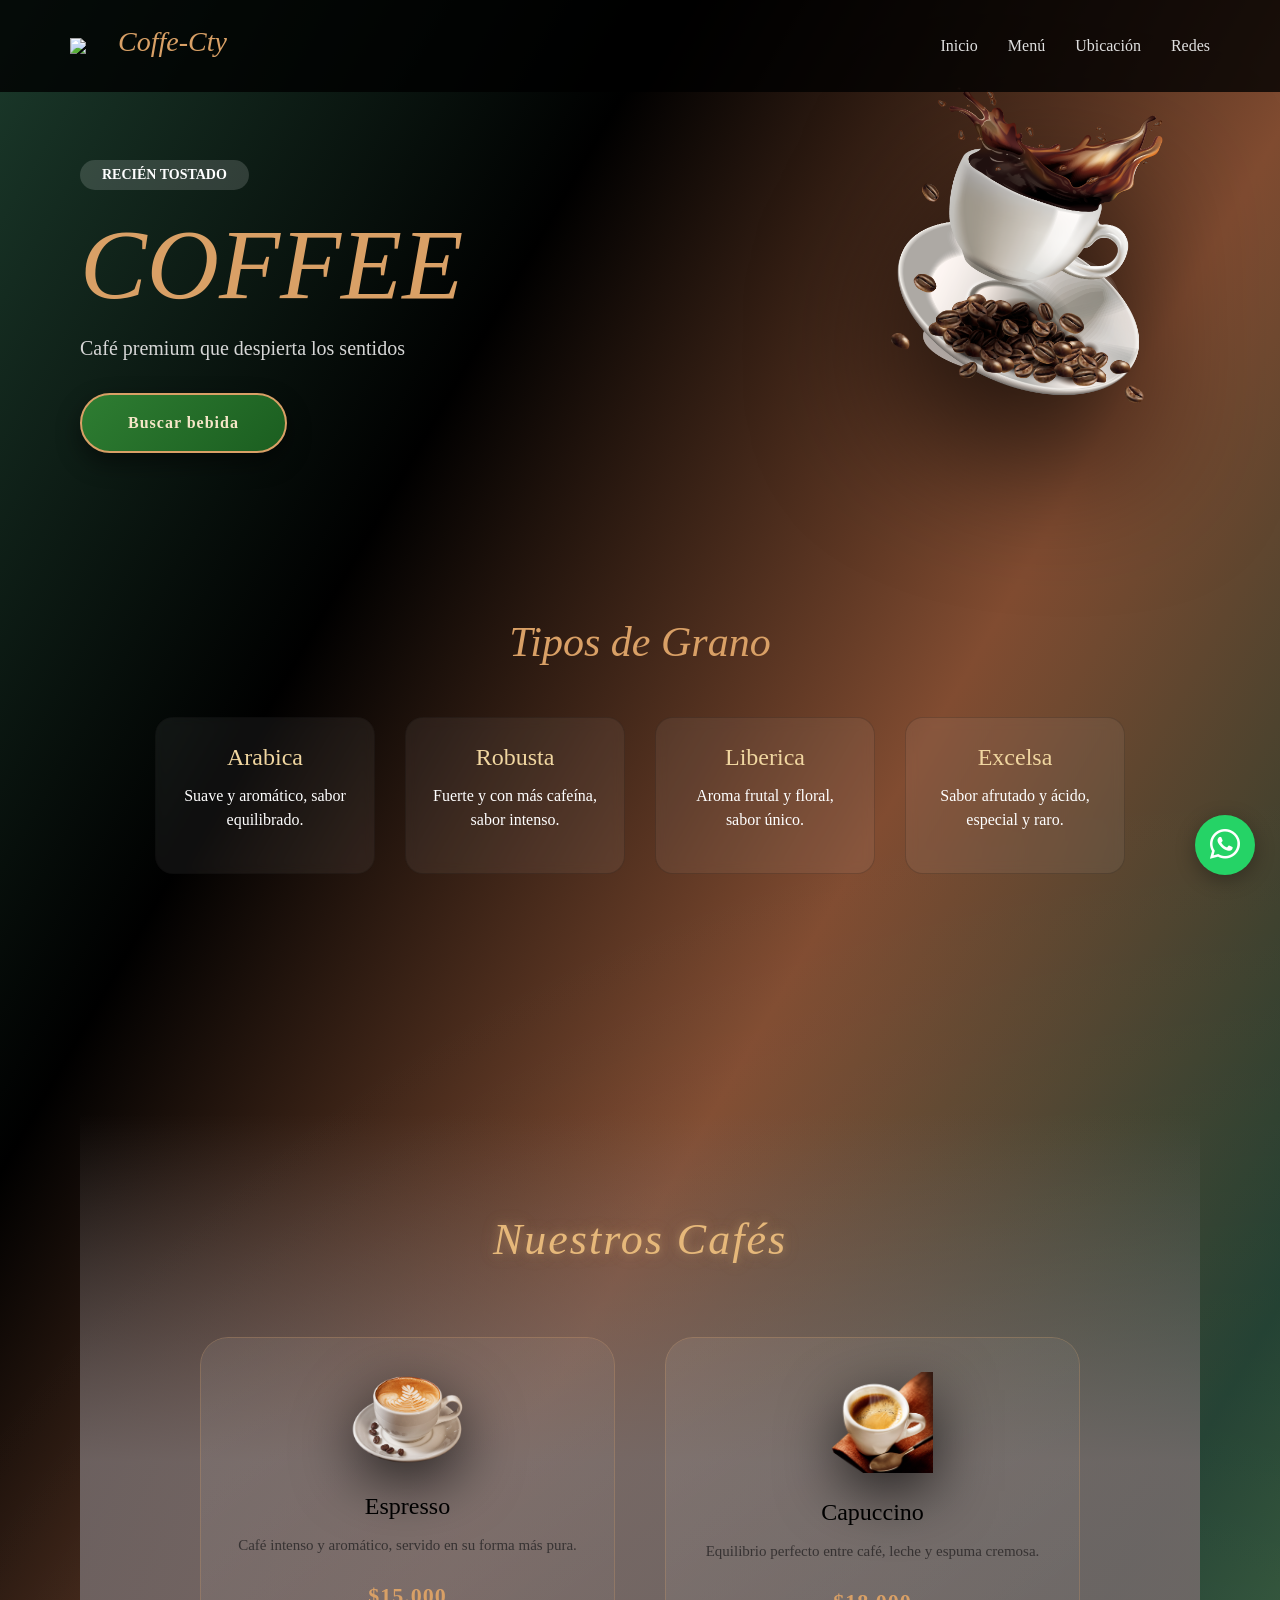
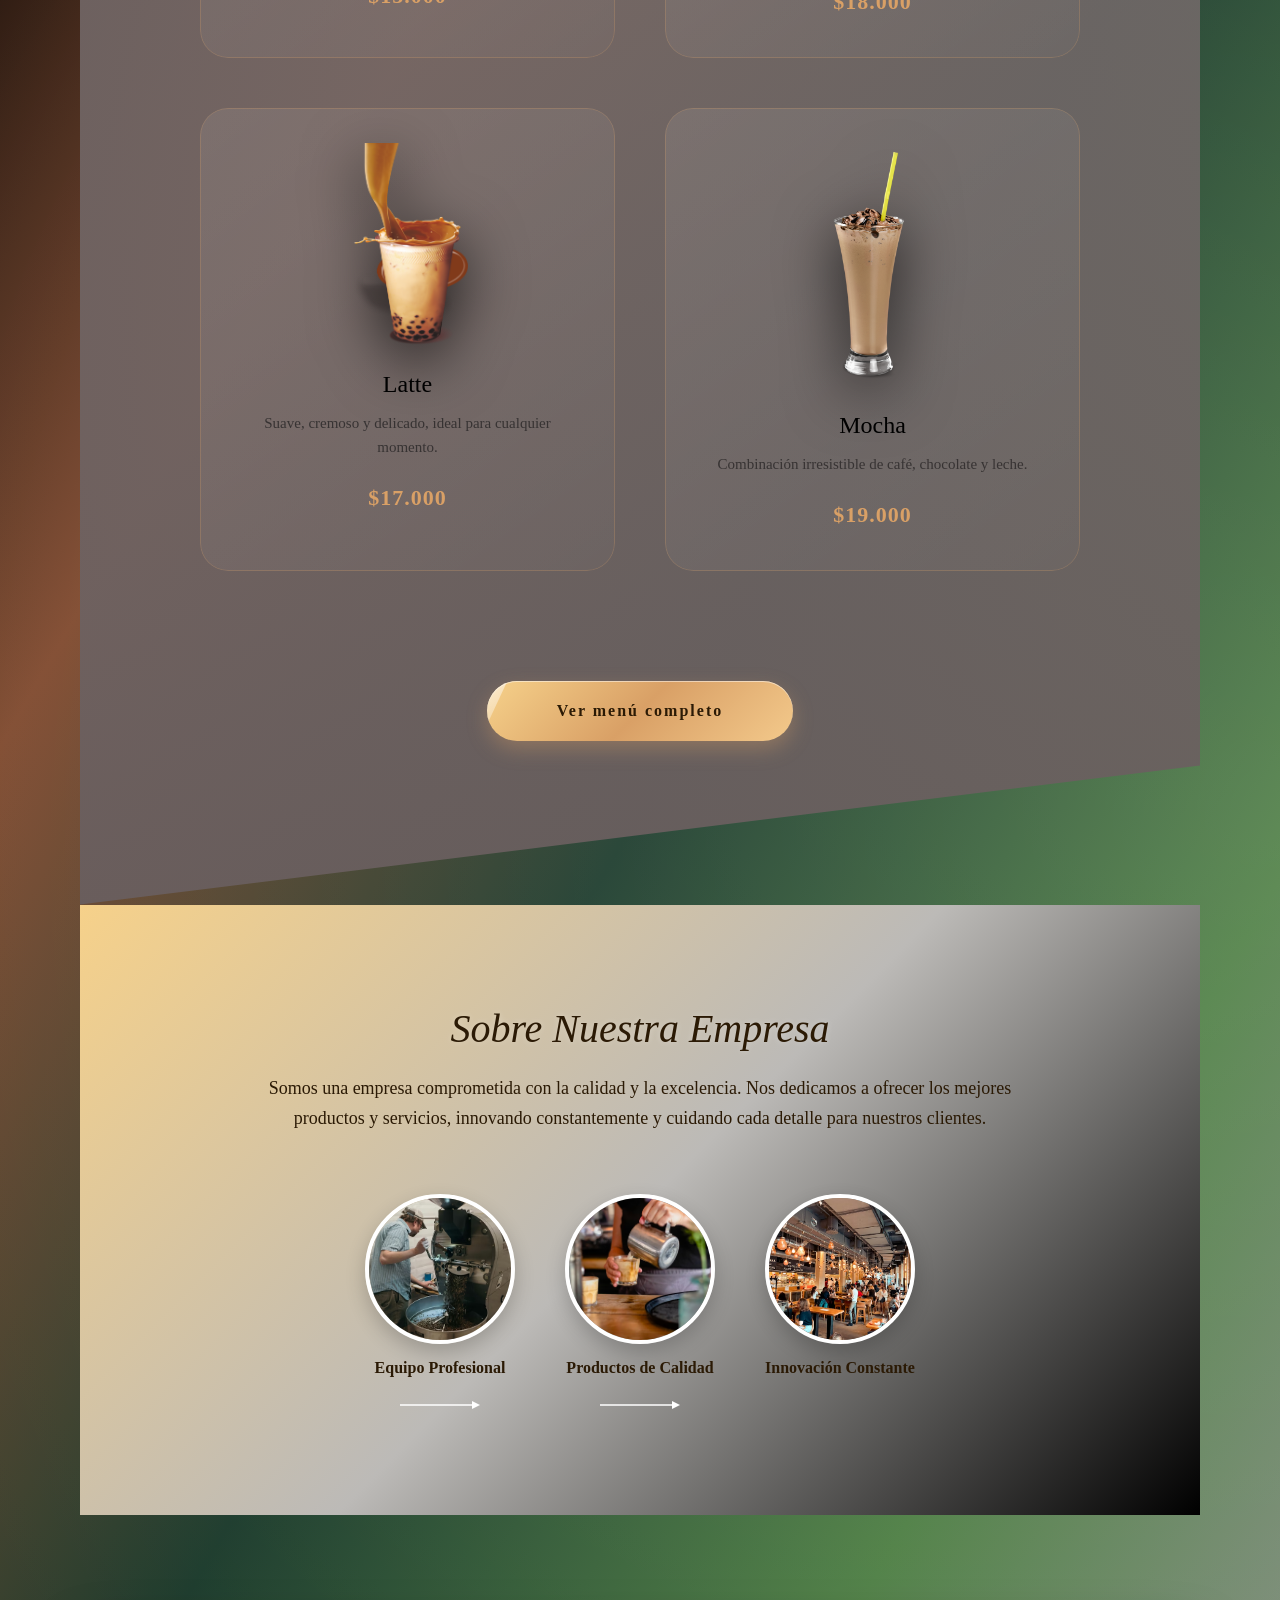
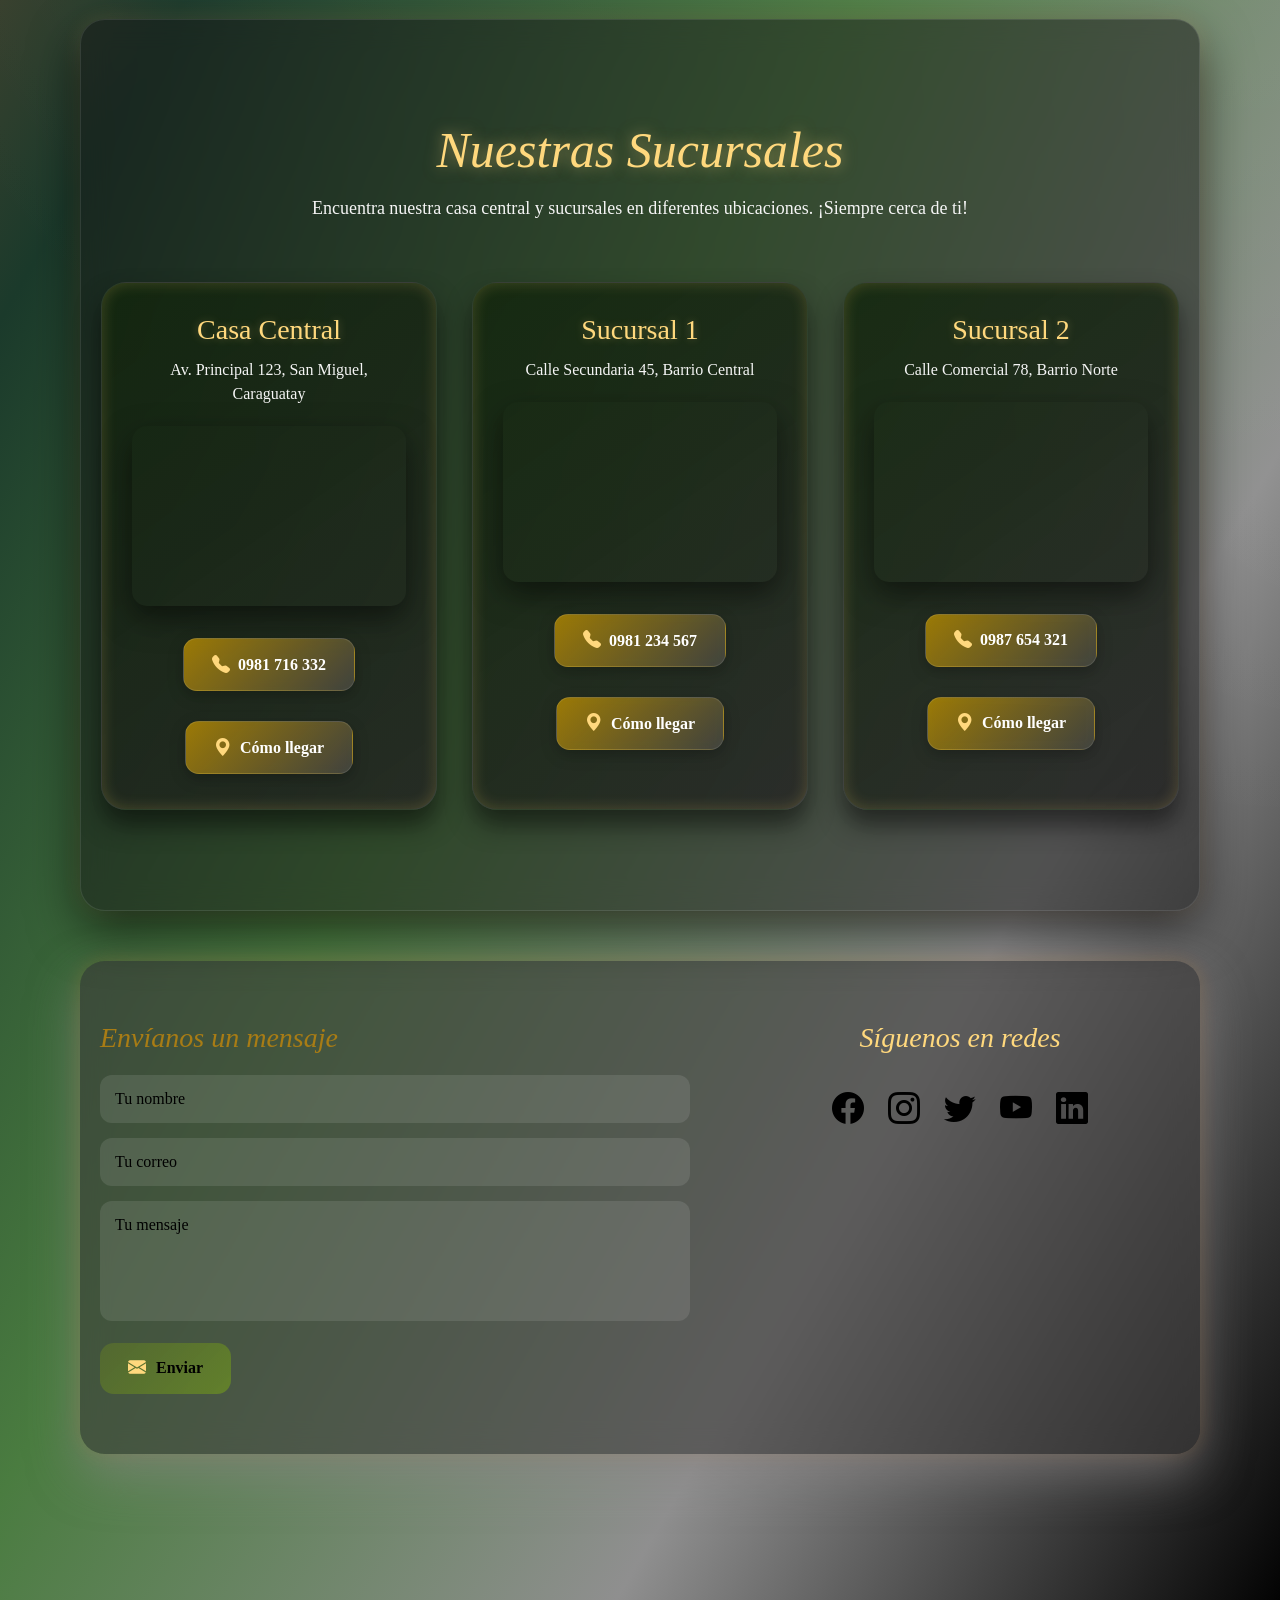
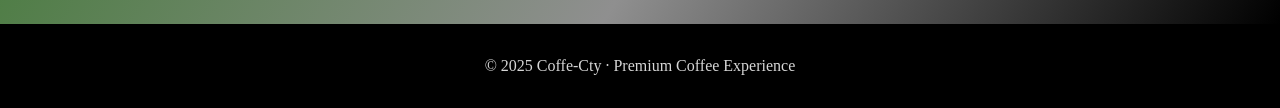
==== index.html @ 4813efa4 "Add files via upload" ====
<!DOCTYPE html>
<html lang="es">
<head>
    <meta charset="UTF-8">
    <title>Coffe-Cty | Premium Coffee</title>
    <meta name="viewport" content="width=device-width, initial-scale=1.0">
<!-- Bootstrap CSS -->
<link href="https://cdn.jsdelivr.net/npm/bootstrap@5.3.2/dist/css/bootstrap.min.css" rel="stylesheet">

<!-- Bootstrap Icons -->
<link href="https://cdn.jsdelivr.net/npm/bootstrap-icons@1.11.1/font/bootstrap-icons.css" rel="stylesheet">

    <!-- Favicon -->
    <link rel="icon" href="https://cdn-icons-png.flaticon.com/512/590/590749.png">

    <link rel="stylesheet" href="style/style.css">
       <link rel="stylesheet" href="style/productos.css">
</head>
<body>

<header class="header">
    <div class="brand">
        <img src="https://cdn-icons-png.flaticon.com/512/590/590749.png">
        <h1><em>Coffe-Cty</em></h1>
    </div>

    <!-- Botón hamburguesa -->
    <div class="hamburger" id="hamburger">
        <span></span>
        <span></span>
        <span></span>
    </div>

    <nav class="menu" id="menu">
        <a href="index.html">Inicio</a>
        <a href="#productos">Menú</a>
        <a href="#ubicacion">Ubicación</a>
        <a href="#redes">Redes</a>
    </nav>
</header>

<main>
<section class="hero" id="hero">

    <!-- CAPA OSCURA -->
    <div class="hero-bg"></div>

    <!-- CONTENIDO -->
    <div class="hero-content">
        <span class="badge">RECIÉN TOSTADO</span>
        <h2 class="hero-title">COFFEE</h2>
        <p>Café premium que despierta los sentidos</p>
        <button class="btn" id="btnProductos">Buscar bebida</button>
    </div>

    <!-- CAFÉ FLOTANTE -->
   <div class="coffee" id="coffee">
        <img src="img/pngwing.com.png" alt="Café flotante">

        <span class="steam s1"></span>
        <span class="steam s2"></span>
        <span class="steam s3"></span>
        <span class="steam s4"></span>
    </div>
    <br>
<!-- SECCIÓN CARDS -->
<div class="cards-section">
    <h3>Tipos de Grano</h3>
    <div class="cards-container">
        <div class="card">
            <h4>Arabica</h4>
            <p>Suave y aromático, sabor equilibrado.</p>
        </div>
        <div class="card">
            <h4>Robusta</h4>
            <p>Fuerte y con más cafeína, sabor intenso.</p>
        </div>
        <div class="card">
            <h4>Liberica</h4>
            <p>Aroma frutal y floral, sabor único.</p>
        </div>
        <div class="card">
            <h4>Excelsa</h4>
            <p>Sabor afrutado y ácido, especial y raro.</p>
        </div>
    </div>
</div>



<!-- SECCIÓN PRODUCTOS -->
<div class="products-section" id="productos">
    <h3>Nuestros Cafés</h3>

    <div class="products-grid">

        <div class="product-card">
            <img src="img/pngwing.com (2).png" alt="Espresso">
            <h4>Espresso</h4>
            <p>Café intenso y aromático, servido en su forma más pura.</p>
            <span class="price">$15.000</span>
        </div>

        <div class="product-card">
            <img src="img/pngwing.com (1).png" alt="Capuccino">
            <h4>Capuccino</h4>
            <p>Equilibrio perfecto entre café, leche y espuma cremosa.</p>
            <span class="price">$18.000</span>
        </div>

        <div class="product-card">
            <img src="img/pngwing.com (3).png" alt="Latte">
            <h4>Latte</h4>
            <p>Suave, cremoso y delicado, ideal para cualquier momento.</p>
            <span class="price">$17.000</span>
        </div>

        <div class="product-card">
            <img src="img/pngwing.com (4).png" alt="Mocha">
            <h4>Mocha</h4>
            <p>Combinación irresistible de café, chocolate y leche.</p>
            <span class="price">$19.000</span>
        </div>

    </div>

  <a class="btn menu-btn" href="menu.html">Ver menú completo</a><br>
  <br>
</div>

<!-- SECCIÓN nosotros -->
<div class="about-section" id="about">
    <div class="about-container">
        <h3>Sobre Nuestra Empresa</h3>
        <p>
            Somos una empresa comprometida con la calidad y la excelencia. 
            Nos dedicamos a ofrecer los mejores productos y servicios, 
            innovando constantemente y cuidando cada detalle para nuestros clientes.
        </p>

        <div class="about-images">
            <!-- Primer ítem -->
            <div class="about-item">
                <img src="img/4.avif" alt="Equipo">
                <span>Equipo Profesional</span>
                <svg class="arrow" viewBox="0 0 100 20">
                    <line x1="0" y1="10" x2="90" y2="10" stroke="#fff" stroke-width="2" />
                    <polygon points="90,5 100,10 90,15" fill="#fff"/>
                </svg>
            </div>

            <!-- Segundo ítem -->
            <div class="about-item">
                <img src="img/3.avif" alt="Calidad">
                <span>Productos de Calidad</span>
                <svg class="arrow" viewBox="0 0 100 20">
                    <line x1="0" y1="10" x2="90" y2="10" stroke="#fff" stroke-width="2" />
                    <polygon points="90,5 100,10 90,15" fill="#fff"/>
                </svg>
            </div>

            <!-- Tercer ítem -->
            <div class="about-item">
                <img src="img/2.avif" alt="Innovación">
                <span>Innovación Constante</span>
            </div>
        </div>
    </div>
</div>
<br>
<!-- =========================
     DIV SUCURSALES CON MAPAS
========================= -->
<div class="sucursales-div" id="ubicacion">
    <h2>Nuestras Sucursales</h2>
    <p>Encuentra nuestra casa central y sucursales en diferentes ubicaciones. ¡Siempre cerca de ti!</p>

    <div class="sucursales-container">

        <!-- CASA CENTRAL -->
        <div class="sucursal-card">
            <h3>Casa Central</h3>
            <p>Av. Principal 123, San Miguel, Caraguatay</p>
            <iframe 
                src="https://www.google.com/maps/embed?pb=!1m18!1m12!1m3!1d3723.7434531274565!2d-57.24563278497939!3d-25.847289083580776!2m3!1f0!2f0!3f0!3m2!1i1024!2i768!4f13.1!3m3!1m2!1s0x945e7c5e0c01d1b7%3A0xabcdef1234567890!2sCasa%20Central!5e0!3m2!1ses!2spy!4v1699999999999!5m2!1ses!2spy" 
                width="100%" 
                height="180" 
                style="border:0; border-radius: 15px;"
                allowfullscreen="" 
                loading="lazy"
                referrerpolicy="no-referrer-when-downgrade">
            </iframe>
            <p>
                <a href="tel:+0981716332" class="btn-llamar">
                    <i class="bi bi-telephone-fill"></i> 0981 716 332
                </a>
            </p>
            <a href="https://www.google.com/maps" target="_blank" class="btn-direcciones">
                <i class="bi bi-geo-alt-fill"></i> Cómo llegar
            </a>
        </div>

        <!-- SUCURSAL 1 -->
        <div class="sucursal-card">
            <h3>Sucursal 1</h3>
            <p>Calle Secundaria 45, Barrio Central</p>
            <iframe 
                src="https://www.google.com/maps/embed?pb=!1m18!1m12!1m3!1d3723.7434531274565!2d-57.24563278497939!3d-25.847289083580776!2m3!1f0!2f0!3f0!3m2!1i1024!2i768!4f13.1!3m3!1m2!1s0x945e7c5e0c01d1b7%3A0xabcdef1234567890!2sSucursal%201!5e0!3m2!1ses!2spy!4v1699999999999!5m2!1ses!2spy" 
                width="100%" 
                height="180" 
                style="border:0; border-radius: 15px;"
                allowfullscreen="" 
                loading="lazy"
                referrerpolicy="no-referrer-when-downgrade">
            </iframe>
            <p>
                <a href="tel:+0981234567" class="btn-llamar">
                    <i class="bi bi-telephone-fill"></i> 0981 234 567
                </a>
            </p>
            <a href="https://www.google.com/maps" target="_blank" class="btn-direcciones">
                <i class="bi bi-geo-alt-fill"></i> Cómo llegar
            </a>
        </div>

        <!-- SUCURSAL 2 -->
        <div class="sucursal-card">
            <h3>Sucursal 2</h3>
            <p>Calle Comercial 78, Barrio Norte</p>
            <iframe 
                src="https://www.google.com/maps/embed?pb=!1m18!1m12!1m3!1d3723.7434531274565!2d-57.24563278497939!3d-25.847289083580776!2m3!1f0!2f0!3f0!3m2!1i1024!2i768!4f13.1!3m3!1m2!1s0x945e7c5e0c01d1b7%3A0xabcdef1234567890!2sSucursal%202!5e0!3m2!1ses!2spy!4v1699999999999!5m2!1ses!2spy" 
                width="100%" 
                height="180" 
                style="border:0; border-radius: 15px;"
                allowfullscreen="" 
                loading="lazy"
                referrerpolicy="no-referrer-when-downgrade">
            </iframe>
            <p>
                <a href="tel:+0987654321" class="btn-llamar">
                    <i class="bi bi-telephone-fill"></i> 0987 654 321
                </a>
            </p>
            <a href="https://www.google.com/maps" target="_blank" class="btn-direcciones">
                <i class="bi bi-geo-alt-fill"></i> Cómo llegar
            </a>
        </div>

    </div>
</div>

<!-- =========================
     DIV CONTACTO Y REDES
========================= -->
<div class="contacto-div" id="redes">
    <div class="contacto-container">

        <!-- FORMULARIO CORREO -->
        <div class="contacto-left">
            <h3>Envíanos un mensaje</h3>
            <form action="mailto:tuemail@dominio.com" method="post" enctype="text/plain">
                <input type="text" name="nombre" placeholder="Tu nombre" required>
                <input type="email" name="email" placeholder="Tu correo" required>
                <textarea name="mensaje" placeholder="Tu mensaje" required></textarea>
                <button type="submit" class="btn-enviar">
                    <i class="bi bi-envelope-fill"></i> Enviar
                </button>
            </form>
        </div>

        <!-- REDES SOCIALES -->
        <div class="contacto-right">
            <h3>Síguenos en redes</h3>
            <div class="redes">
                <a href="https://www.facebook.com" target="_blank"><i class="bi bi-facebook"></i></a>
                <a href="https://www.instagram.com" target="_blank"><i class="bi bi-instagram"></i></a>
                <a href="https://www.twitter.com" target="_blank"><i class="bi bi-twitter"></i></a>
                <a href="https://www.youtube.com" target="_blank"><i class="bi bi-youtube"></i></a>
                <a href="https://www.linkedin.com" target="_blank"><i class="bi bi-linkedin"></i></a>
            </div>
        </div>

    </div>
</div>

</section>


<!-- Botón flotante de WhatsApp -->
<a href="https://wa.me/598981716332" target="_blank" class="whatsapp-float">
    <i class="bi bi-whatsapp"></i>
</a>

</main>

<footer class="footer">
    © 2025 Coffe-Cty · Premium Coffee Experience
</footer>

<script src="js/js.js"></script>
</body>
</html>
---- style/style.css ----
/* RESET */
* {
    margin: 0;
    padding: 0;
    box-sizing: border-box;
    font-family: "Times New Roman", serif;
}

body {
    background: #000;
    color: white;
    overflow-x: hidden;
}


/* HEADER */
.header {
    position: fixed; /* antes era absolute */
    width: 100%;
    top: 0;
    left: 0;
    padding: 25px 70px;
    display: flex;
    justify-content: space-between;
    align-items: center;
    z-index: 20;
    transition: top 0.3s ease; /* importante para animación */
    background: rgba(0,0,0,0.8); /* opcional, para que se vea sobre el contenido */
}


.brand {
    display: flex;
    align-items: center;
    gap: 12px;
}

.brand img {
    width: 36px;
}

.brand h1 {
    font-size: 28px;
    font-style: italic;
    color: #d9a066;
}

.menu {
    display: flex;
}

.menu a {
    margin-left: 30px;
    color: #e0e0e0;
    text-decoration: none;
    transition: color 0.3s;
}

.menu a:hover {
    color: #d9a066;
}

/* HAMBURGUESA */
.hamburger {
    display: none;
    flex-direction: column;
    justify-content: space-between;
    width: 28px;
    height: 22px;
    cursor: pointer;
    z-index: 30;
}

.hamburger span {
    height: 3px;
    width: 100%;
    background: #d9a066;
    border-radius: 2px;
    transition: 0.3s;
}

.hamburger.open span:nth-child(1) {
    transform: rotate(45deg) translate(5px, 5px);
}
.hamburger.open span:nth-child(2) {
    opacity: 0;
}
.hamburger.open span:nth-child(3) {
    transform: rotate(-45deg) translate(5px, -5px);
}

/* HERO */
.hero {
    position: relative;
    min-height: 100vh;
    padding: 160px 80px 120px;
    display: flex;
    flex-direction: column;
    justify-content: center;
    z-index: 1;
    opacity: 0;
    transform: scale(1.08);
    animation: cinematicReveal 1.6s ease forwards;
     overflow: hidden;
}

@keyframes cinematicReveal {
    to {
        opacity: 1;
        transform: scale(1);
    }
}

.hero-bg {
    position: absolute;
    inset: 0;
    background: 
        radial-gradient(circle at right, rgba(255,255,255,0.12), transparent 60%),
        linear-gradient(120deg, #1b3a2b, #000, #814c31, #1b3a2b, #4a7c40, #8f8f8f, #000);
    z-index: 0;
}


/* CONTENIDO HERO */
.hero-content {
    position: relative;
    z-index: 5;
    max-width: 520px;
    animation: fadeLeft 1.4s ease;
}

.badge {
    display: inline-block;
    background: rgba(255,255,255,0.15);
    padding: 8px 22px;
    border-radius: 30px;
    font-size: 14px;
    margin-bottom: 15px;
}

.hero-title {
    font-size: 100px;
    font-style: italic;
    color: #d9a066;
}

.hero-content p {
    font-size: 20px;
    color: #d6d6d6;
    margin-bottom: 30px;
}

/* BOTÓN */
/* BOTÓN PREMIUM */
.btn {
    padding: 16px 46px;
    border-radius: 50px;
    border: 2px solid #d9a066;
    background: linear-gradient(135deg, #2e7d32, #1b5e20);
    color: #f5e6c8;
    font-size: 16px;
    font-weight: 600;
    letter-spacing: 1px;
    cursor: pointer;
    box-shadow: 0 10px 25px rgba(0,0,0,0.45);
    transition: all 0.35s ease;
}

.btn:hover {
    background: linear-gradient(135deg, #3fa24a, #2e7d32);
    color: #ffffff;
    transform: translateY(-3px) scale(1.05);
    box-shadow: 0 15px 35px rgba(0,0,0,0.65);
}

.btn:active {
    transform: scale(0.97);
}


/* CAFÉ */
.coffee {
    position: absolute;
    right: 80px;
    top: 5%;              /* ⬅️ la subimos */
    transform: translateY(-50%);
    z-index: 3;
    pointer-events: none; /* evita interacción sobre cards */
}


.coffee img {
    width: 340px;
    filter: drop-shadow(0 60px 70px rgba(0,0,0,0.75));
    animation: float 4s ease-in-out infinite;
}

/* VAPOR */
.steam {
    position: absolute;
    width: 60px;
    height: 120px;
    background: radial-gradient(circle, rgba(255,255,255,0.45), transparent 70%);
    top: -80px;
    left: 50%;
    transform: translateX(-50%);
    filter: blur(8px);
    opacity: 0;
    animation: steamFlow 4.5s infinite;
}

.s1 { animation-delay: 0s; }
.s2 { animation-delay: 1.2s; left: 55%; }
.s3 { animation-delay: 2.4s; left: 45%; }
.s4 { animation-delay: 3.6s; }

@keyframes steamFlow {
    0% { opacity: 0; transform: translate(-50%, 20px); }
    40% { opacity: 0.6; }
    100% { opacity: 0; transform: translate(-50%, -80px); }
}

/* CARDS DENTRO DEL HERO */
.cards-section {
    margin-top: 140px;
    padding-bottom: 80px;
    text-align: center;
    position: relative;
    z-index: 4;
    background: transparent;
}


.cards-section h3 {
    font-size: 42px;
    color: #d9a066;
    margin-bottom: 50px;
    font-style: italic;
}

.cards-container {
    display: flex;
    justify-content: center;
    gap: 30px;
    flex-wrap: wrap;
}

.card {
    background: rgba(255,255,255,0.06);
    backdrop-filter: blur(6px);
    padding: 25px;
    border-radius: 18px;
    width: 220px;
    transition: 0.3s;
}

.card:hover {
    transform: translateY(-10px);
    box-shadow: 0 10px 20px rgba(0,0,0,0.5);
}

.card h4 {
    color: #f0d6a0;
    margin-bottom: 12px;
}

.card p {
    color: white;
    font-size: 16px;
}

/* FOOTER */
.footer {
    text-align: center;
    padding: 30px;
    color: #d6d6d6;
}

/* ANIMACIONES */
@keyframes float {
    0% { transform: translateY(0); }
    50% { transform: translateY(-20px); }
    100% { transform: translateY(0); }
}

@keyframes fadeLeft {
    from { opacity: 0; transform: translateX(-60px); }
    to { opacity: 1; transform: translateX(0); }
}

/* RESPONSIVE */
@media (max-width: 900px) {
    .hero {
        padding: 140px 30px 100px;
    }

    .hero-content {
        text-align: center;
        margin: auto;
    }

    .coffee {
        position: relative;
        top: auto;
        right: auto;
        transform: none;
        margin: 60px auto 0;
    }

    .cards-container {
        flex-direction: column;
        align-items: center;
    }

    .card {
        width: 85%;
    }

    .hamburger {
        display: flex;
    }

    .menu {
        display: none;
        position: absolute;
        top: 80px;
        right: 0;
        background: #0b1f18;
        flex-direction: column;
        width: 200px;
        border-left: 2px solid #d9a066;
    }

    .menu.active {
        display: flex;
    }
}

@media (max-width: 600px) {
    .hero-title {
        font-size: 60px;
    }

    .hero-content p {
        font-size: 18px;
    }
}


/* DIV SOBRE NOSOTROS CON GRADIENTE Y SVG FLECHAS */
.about-section {
    padding: 100px 40px;
    text-align: center;
    background: linear-gradient(135deg, #f6d18a, #bcbab7, #000000); /* degradado al inicio del div */
    position: relative;
    color: #2b1a05;
}

.about-section h3 {
    font-size: 40px;
    margin-bottom: 20px;
    font-style: italic;
    text-shadow: 0 0 6px rgba(255,255,255,0.3);
}

.about-section p {
    font-size: 18px;
    max-width: 800px;
    margin: 0 auto 60px;
    line-height: 1.7;
    color: #2b1a05;
}

/* CONTENEDOR DE IMÁGENES */
.about-images {
    display: flex;
    justify-content: center;
    gap: 50px;
    flex-wrap: wrap;
    position: relative;
}

/* CADA IMAGEN */
.about-item {
    display: flex;
    flex-direction: column;
    align-items: center;
    position: relative;
}

.about-item img {
    width: 150px;
    height: 150px;
    object-fit: cover;
    border-radius: 50%;
    border: 4px solid #fff;
    box-shadow: 0 8px 20px rgba(0,0,0,0.2);
    transition: transform 0.4s ease;
}

.about-item img:hover {
    transform: scale(1.1);
}

.about-item span {
    margin-top: 12px;
    font-size: 16px;
    font-weight: 600;
}

/* FLECHAS CON SVG */
.arrow {
    width: 80px;
    height: 20px;
    margin-top: 15px;
    animation: moveArrow 1.2s infinite alternate;
}
/* Difuminado al inicio de la sección Nosotros */



@keyframes moveArrow {
    0% { transform: translateX(0); }
    100% { transform: translateX(5px); }
}

/* RESPONSIVE */
@media (max-width: 768px) {
    .about-section {
        padding: 60px 20px;
    }

    .about-section h3 {
        font-size: 32px;
    }

    .about-section p {
        font-size: 16px;
    }

    .about-images {
        gap: 30px;
    }

    .about-item img {
        width: 120px;
        height: 120px;
    }

    .arrow {
        width: 60px;   /* ajustar tamaño para móvil */
        height: 15px;
        margin-top: 10px;
    }
}
@media (max-width: 600px) {
    .btn {
        padding: 14px 36px;
        font-size: 14px;
        letter-spacing: 1.5px;
    }
}




/* =========================
   ESTILOS SUCURSALES CON MAPAS
========================= */
/* =========================
   ESTILOS SUCURSALES PREMIUM
========================= */
.sucursales-div {
    position: relative;
    z-index: 50;
    margin-top: 80px; /* separación desde la sección anterior */
    padding: 100px 20px;
    background: rgba(20, 20, 20, 0.5); /* semitransparente premium */
    backdrop-filter: blur(14px); /* efecto vidrio */
    color: #fff;
    text-align: center;
    border-radius: 25px;
    box-shadow: 0 20px 50px rgba(0,0,0,0.6), 0 0 20px rgba(217,160,102,0.2);
    border: 1px solid rgba(255,255,255,0.1); /* borde sutil */
}

.sucursales-div h2 {
    font-size: 50px;
    color: #ffd87d; /* dorado suave */
    margin-bottom: 15px;
    font-style: italic;
    text-shadow: 0 0 15px rgba(255,216,125,0.5);
}

.sucursales-div p {
    font-size: 18px;
    color: #f5f5f5;
    margin-bottom: 60px;
}

/* CONTENEDOR DE CARDS */
.sucursales-container {
    display: grid;
    grid-template-columns: repeat(auto-fit, minmax(300px, 1fr));
    gap: 35px;
    max-width: 1200px;
    margin: 0 auto;
}

/* CADA CARD */
.sucursal-card {
    background: linear-gradient(145deg, rgba(19, 39, 14, 0.85), rgba(35,35,35,0.75));
    border-radius: 25px;
    padding: 30px;
    box-shadow: 
        0 15px 25px rgba(0,0,0,0.5),
        0 0 15px rgba(255, 217, 102, 0.2) inset; /* brillo interior */
    transition: all 0.5s ease;
    border: 1px solid rgba(255,255,255,0.1);
}

.sucursal-card:hover {
    transform: translateY(-12px) scale(1.03);
    box-shadow: 
        0 25px 50px rgba(0,0,0,0.7),
        0 0 25px rgba(255, 217, 102, 0.3) inset,
        0 0 20px rgba(255,255,255,0.1) outer;
}

/* TITULOS Y TEXTOS */
.sucursal-card h3 {
    font-size: 28px;
    color: #ffd87d;
    margin-bottom: 12px;
    text-shadow: 0 0 8px rgba(255,216,125,0.3);
}

.sucursal-card p {
    font-size: 16px;
    color: #f5f5f5;
    margin-bottom: 20px;
}

/* MAPAS */
.sucursal-card iframe {
    border-radius: 15px;
    margin-bottom: 20px;
    box-shadow: 0 12px 30px rgba(0,0,0,0.5);
    border: 1px solid rgba(255,255,255,0.1);
    transition: transform 0.3s ease;
}

.sucursal-card iframe:hover {
    transform: scale(1.02);
}

/* BOTONES */
/* BOTONES PREMIUM CON ICONOS */
.sucursal-card a {
    display: inline-flex; /* para alinear icono y texto */
    align-items: center;
    justify-content: center;
    gap: 8px; /* espacio entre icono y texto */
    margin: 5px;
    padding: 12px 28px;
    font-size: 16px;
    font-weight: 600;
    text-decoration: none;
    border-radius: 14px;
    transition: all 0.4s ease;
    color: #fff;
    border: 1px solid rgba(255,255,255,0.1);
    box-shadow: 0 5px 15px rgba(0,0,0,0.25);
    backdrop-filter: blur(5px); /* efecto vidrio */
    background: linear-gradient(135deg, rgba(178, 137, 3, 0.85), rgba(76, 78, 73, 0.75)); /* verde elegante */
}

/* ICONOS CON FONT-AWESOME (por ejemplo) */
.sucursal-card a i {
    font-size: 18px;
    color: #ffd87d; /* dorado suave */
    transition: transform 0.3s ease, color 0.3s ease;
}

.sucursal-card a:hover i {
    transform: scale(1.2);
    color: #fff;
}

/* BOTÓN DIRECCIONES */
.btn-direcciones {
    background: linear-gradient(135deg, rgba(85,107,47,0.85), rgba(107,142,35,0.85));
    color: #fff;
    border: 1px solid rgba(255,255,255,0.15);
    box-shadow: 0 4px 15px rgba(0,0,0,0.3), 0 0 10px rgba(255, 217, 102, 0.4) inset;
}

.btn-direcciones:hover {
    background: linear-gradient(135deg, rgba(107,142,35,0.9), rgba(173,255,47,0.85));
    transform: scale(1.08);
    box-shadow: 0 0 25px rgba(255, 217, 102, 0.7), 0 0 15px rgba(255,255,255,0.3) inset;
}

/* BOTÓN LLAMAR */
.btn-llamar {
    background: linear-gradient(135deg, rgba(139,69,19,0.85), rgba(160,82,45,0.75));
    color: #fff;
    border: 1px solid rgba(255,255,255,0.15);
    box-shadow: 0 4px 15px rgba(0,0,0,0.3), 0 0 10px rgba(255, 217, 102, 0.4) inset;
}

.btn-llamar:hover {
    background: linear-gradient(135deg, rgba(160,82,45,0.9), rgba(205,133,63,0.85));
    transform: scale(1.08);
    box-shadow: 0 0 25px rgba(255, 217, 102, 0.7), 0 0 15px rgba(255,255,255,0.3) inset;
}


/* RESPONSIVE */
@media(max-width: 768px){
    .sucursales-div h2 {
        font-size: 38px;
    }
    .sucursales-div p {
        font-size: 16px;
    }
    .sucursal-card iframe {
        height: 160px;
    }
}

@media(max-width: 480px){
    .sucursal-card {
        padding: 22px 15px;
    }
    .sucursal-card h3 {
        font-size: 24px;
    }
    .sucursal-card iframe {
        height: 140px;
    }
}





/* DIV CONTACTO */
.contacto-div {
    background: rgba(60, 59, 59, 0.6);
    backdrop-filter: blur(14px);
    padding: 60px 20px;
    border-radius: 25px;
    box-shadow: 0 20px 50px rgba(136, 134, 134, 0.6), 0 0 20px rgba(207, 110, 13, 0.2);
    color: #000000;
    max-width: 1200px;
    margin: 50px auto;
}

/* CONTENEDOR FLEXIBLE */
.contacto-container {
    display: flex;
    gap: 50px;
    flex-wrap: wrap;
    justify-content: space-between;
}

/* FORMULARIO */
.contacto-left {
    flex: 1 1 400px;
}

.contacto-left h3 {
    font-size: 28px;
    color: #a87c15;
    margin-bottom: 20px;
    font-style: italic;
}

.contacto-left input,
.contacto-left textarea {
    width: 100%;
    padding: 12px 15px;
    margin-bottom: 15px;
    border-radius: 12px;
    border: none;
    background: rgba(255,255,255,0.1);
    color: #000000;
    font-size: 16px;
}

.contacto-left input::placeholder,
.contacto-left textarea::placeholder {
    color: #000000;
}

.contacto-left textarea {
    resize: none;
    height: 120px;
}

/* BOTÓN ENVIAR */
.btn-enviar {
    display: inline-flex;
    align-items: center;
    gap: 10px;
    padding: 12px 28px;
    background: linear-gradient(135deg, rgba(85,107,47,0.85), rgba(107,142,35,0.75));
    border: none;
    border-radius: 14px;
    color: #000000;
    font-weight: 600;
    cursor: pointer;
    transition: all 0.4s ease;
}

.btn-enviar i {
    font-size: 18px;
    color: #ffd87d;
    transition: transform 0.3s ease, color 0.3s ease;
}

.btn-enviar:hover {
    transform: scale(1.05);
    background: linear-gradient(135deg, rgba(107,142,35,0.9), rgba(173,255,47,0.85));
}

.btn-enviar:hover i {
    transform: scale(1.2);
    color: #000000;
}

/* REDES SOCIALES */
.contacto-right {
    flex: 1 1 250px;
    text-align: center;
}

.contacto-right h3 {
    font-size: 28px;
    color: #ffd87d;
    margin-bottom: 20px;
    font-style: italic;
}

.contacto-right .redes a {
    display: inline-block;
    margin: 10px;
    font-size: 32px;
    color: #000000;
    transition: all 0.3s ease;
}

.contacto-right .redes a:hover {
    color: #ffd87d;
    transform: scale(1.2);
}

/* RESPONSIVE */
@media(max-width: 768px) {
    .contacto-container {
        flex-direction: column;
        align-items: center;
    }

    .contacto-left, .contacto-right {
        flex: 1 1 100%;
    }

    .contacto-right .redes a {
        font-size: 28px;
    }
}
/* WhatsApp flotante */
.whatsapp-float {
    position: fixed;
    bottom: 25px;
    right: 25px;
    width: 60px;
    height: 60px;
    background-color: #25d366;
    color: #fff;
    border-radius: 50%;
    text-align: center;
    font-size: 30px;
    box-shadow: 0 5px 20px rgba(0,0,0,0.3);
    z-index: 1000;
    display: flex;
    align-items: center;
    justify-content: center;
    transition: transform 0.3s ease, box-shadow 0.3s ease;
}

.whatsapp-float:hover {
    transform: scale(1.1);
    box-shadow: 0 8px 25px rgba(0,0,0,0.5);
}
---- style/productos.css ----
/* =========================
   SECCIÓN MENÚ DE PRODUCTOS
   ========================= */

.products-section {
    position: relative;
    text-align: center; /* centra el contenido */
    padding: 100px 40px 140px; /* más espacio abajo para el botón */
    margin-top: 160px;

    /* Diferencia visual */
    background: linear-gradient(
        180deg,
        rgba(0,0,0,0) 0%,
        rgba(118, 108, 108, 0.85) 25%,
        rgba(105, 94, 94, 0.95) 100%
    );

    /* Curva inferior para transición más suave */
    clip-path: polygon(0 0, 100% 0, 100% 90%, 0 100%);
}
.products-section h3 {
    font-size: 44px;
    color: #e6b87a;
    font-style: italic;
    margin-bottom: 70px;
    letter-spacing: 2px;

    text-shadow:
        0 0 8px rgba(230,184,122,0.35),
        0 0 18px rgba(230,184,122,0.25);
}


/* GRID MENÚ (SIEMPRE 2x2) */
.products-grid {
    display: grid;
    grid-template-columns: repeat(2, 1fr);
    gap: 50px;
    max-width: 880px;
    margin: 0 auto 80px;
}

/* CARD MENÚ */
.product-card {
    background: linear-gradient(
        145deg,
        rgba(255,255,255,0.08),
        rgba(255,255,255,0.02)
    );
    border-radius: 28px;
    padding: 35px 25px 40px;
    text-align: center;
    transition: all 0.45s ease;
    position: relative;
    overflow: hidden;
}

/* DETALLE DECORATIVO */
.product-card::before {
    content: "";
    position: absolute;
    inset: 0;
    border-radius: 28px;
    border: 1px solid rgba(217,160,102,0.25);
    pointer-events: none;
}

.product-card:hover {
    transform: translateY(-14px);
    box-shadow: 0 25px 50px rgba(0,0,0,0.6);
}

/* IMAGEN PRODUCTO */
.product-card img {
    width: 120px;
    margin-bottom: 25px;
    filter: drop-shadow(0 18px 30px rgba(0,0,0,0.7));
}

/* NOMBRE */
.product-card h4 {
    font-size: 24px;
    color: #000000;
    margin-bottom: 12px;
    font-weight: normal;
}

/* DESCRIPCIÓN */
.product-card p {
    font-size: 15px;
    color: #373333;
    line-height: 1.6;
    margin-bottom: 22px;
    padding: 0 10px;
}

/* PRECIO */
.product-card .price {
    font-size: 22px;
    color: #d9a066;
    font-weight: bold;
    letter-spacing: 1px;
}

/* BOTÓN VER MENÚ */
/* BOTÓN VER MENÚ - ESTILO MEJORADO PARA <a> */
.menu-btn {
    display: inline-block; /* importante para que <a> se comporte como botón */
    text-decoration: none; /* quitar subrayado */
    text-align: center;
    margin-top: 30px;
    padding: 18px 70px;
    border-radius: 60px;
    font-size: 16px;
    letter-spacing: 2px;
    font-weight: 600;

    color: #2b1a05;
    background: linear-gradient(135deg, #f6d18a, #d9a066, #f3c98b);

    border: none;
    cursor: pointer;

    box-shadow:
        0 8px 20px rgba(217,160,102,0.35),
        inset 0 1px 0 rgba(255,255,255,0.5);

    transition: all 0.4s ease;
    position: relative;
    overflow: hidden;
}

/* efecto de brillo */
.menu-btn::before {
    content: "";
    position: absolute;
    top: -50%;
    left: -40%;
    width: 40%;
    height: 200%;
    background: linear-gradient(
        120deg,
        transparent,
        rgba(255,255,255,0.7),
        transparent
    );
    transform: rotate(25deg);
    transition: 0.6s;
    pointer-events: none; /* importante para que el hover siga funcionando */
}

.menu-btn:hover::before {
    left: 120%;
}

.menu-btn:hover {
    transform: translateY(-4px);
    box-shadow: 0 12px 25px rgba(0,0,0,0.4),
                inset 0 1px 0 rgba(255,255,255,0.5);
}



@media (max-width: 768px) {
    .products-section {
        padding: 80px 20px 100px;
    }

    .products-grid {
        gap: 25px;
    }

    .product-card {
        padding: 25px 15px 30px;
    }

    .product-card img {
        width: 95px;
    }

    .product-card h4 {
        font-size: 20px;
    }

    .product-card p {
        font-size: 14px;
    }

    .price {
        font-size: 18px;
    }
}
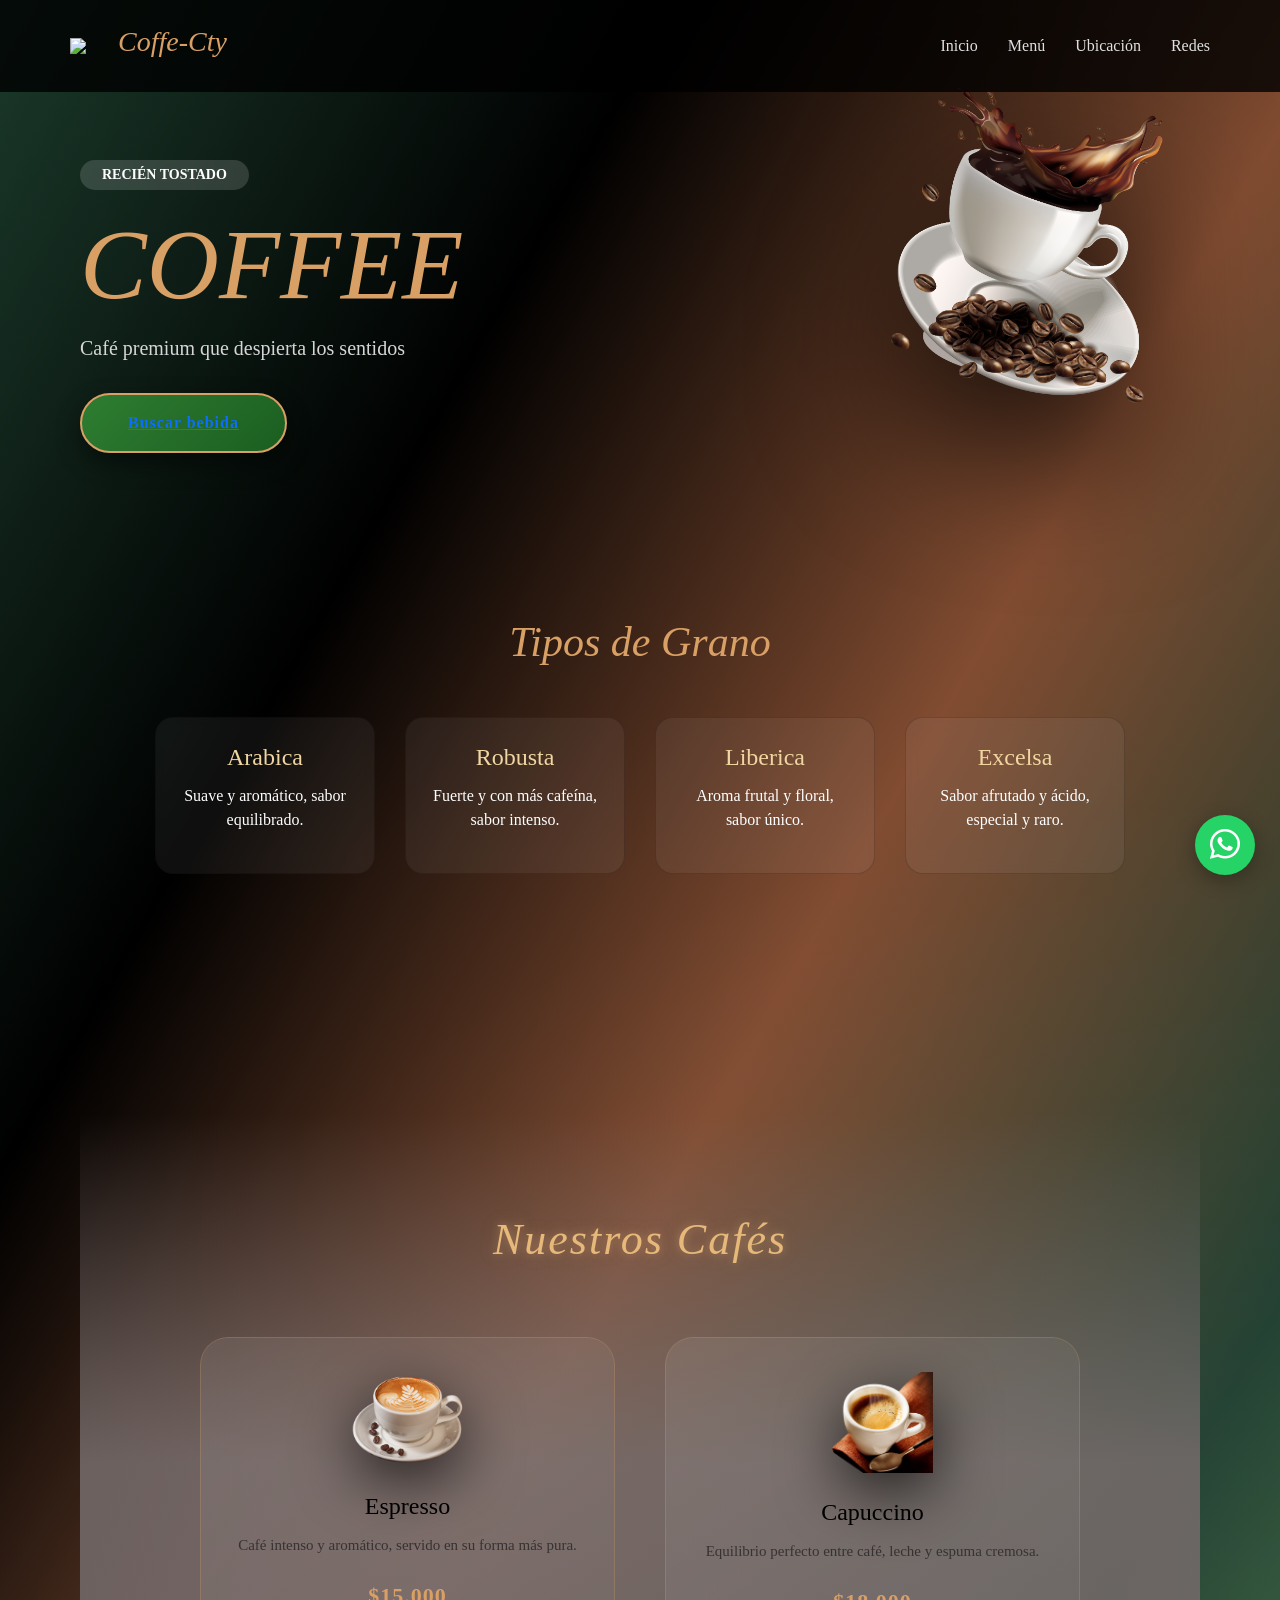
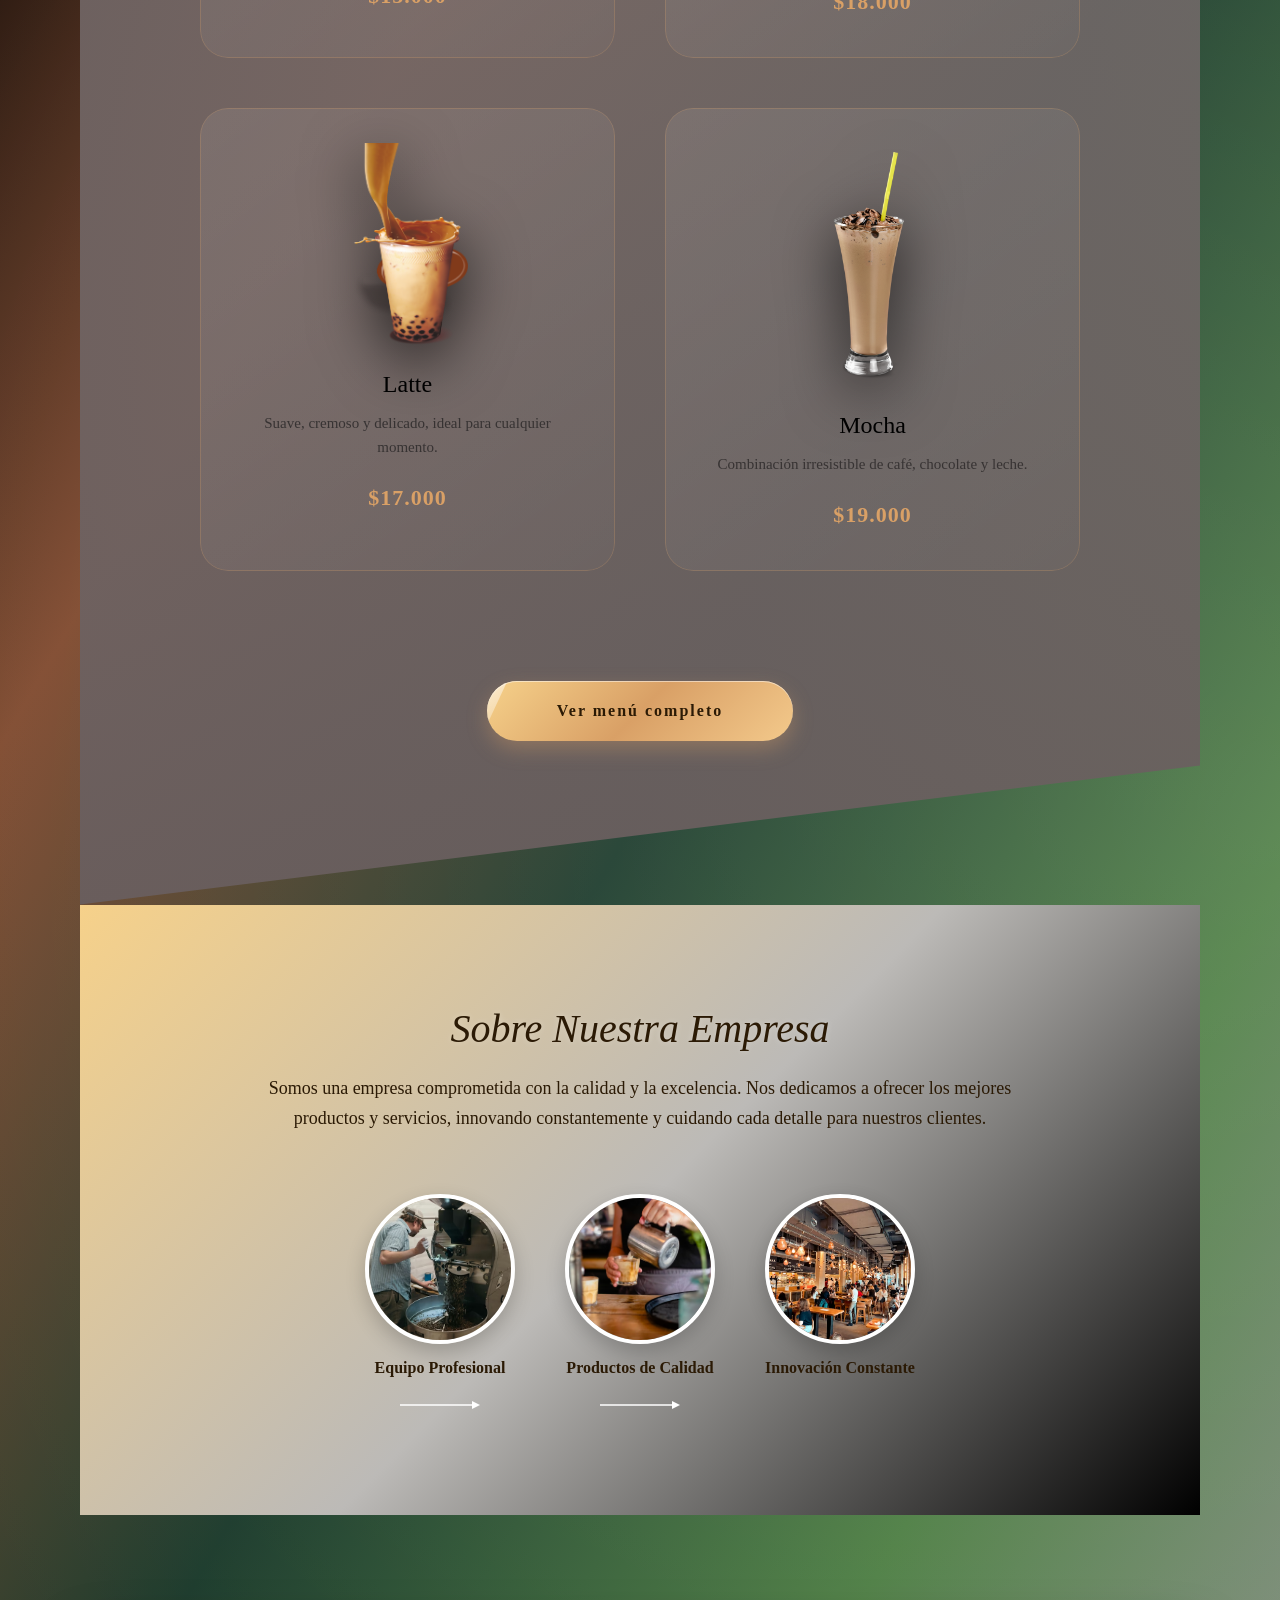
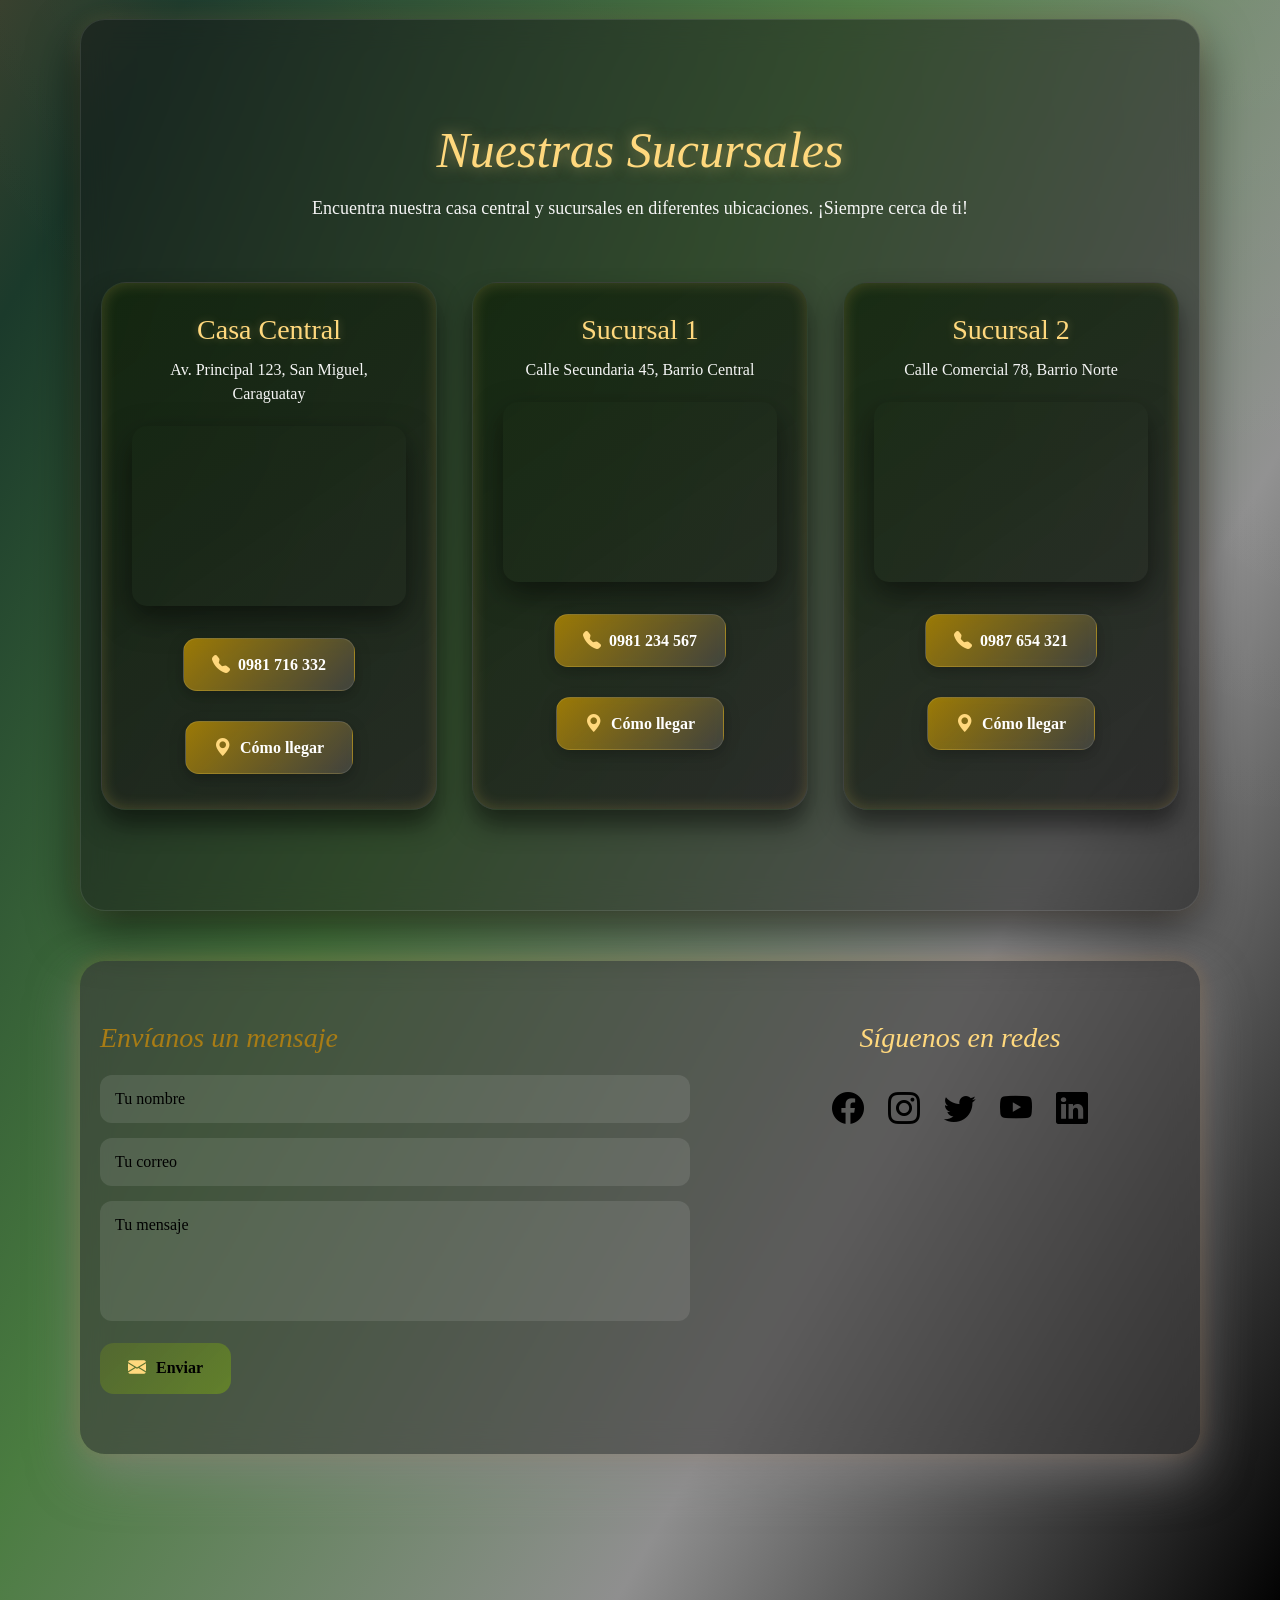
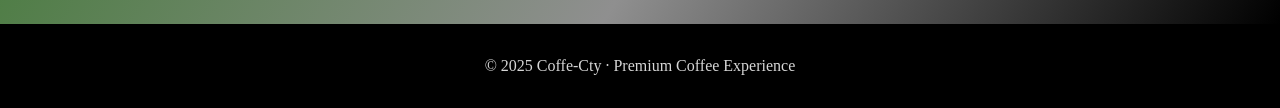
==== commit 6ebd9366: "Update index.html" ====
--- a/index.html
+++ b/index.html
@@ -50,7 +50,7 @@
         <span class="badge">RECIÉN TOSTADO</span>
         <h2 class="hero-title">COFFEE</h2>
         <p>Café premium que despierta los sentidos</p>
-        <button class="btn" id="btnProductos">Buscar bebida</button>
+        <button class="btn"><a href="productos">Buscar bebida</a></button>
     </div>
 
     <!-- CAFÉ FLOTANTE -->
@@ -300,3 +300,4 @@
 <script src="js/js.js"></script>
 </body>
 </html>
+
